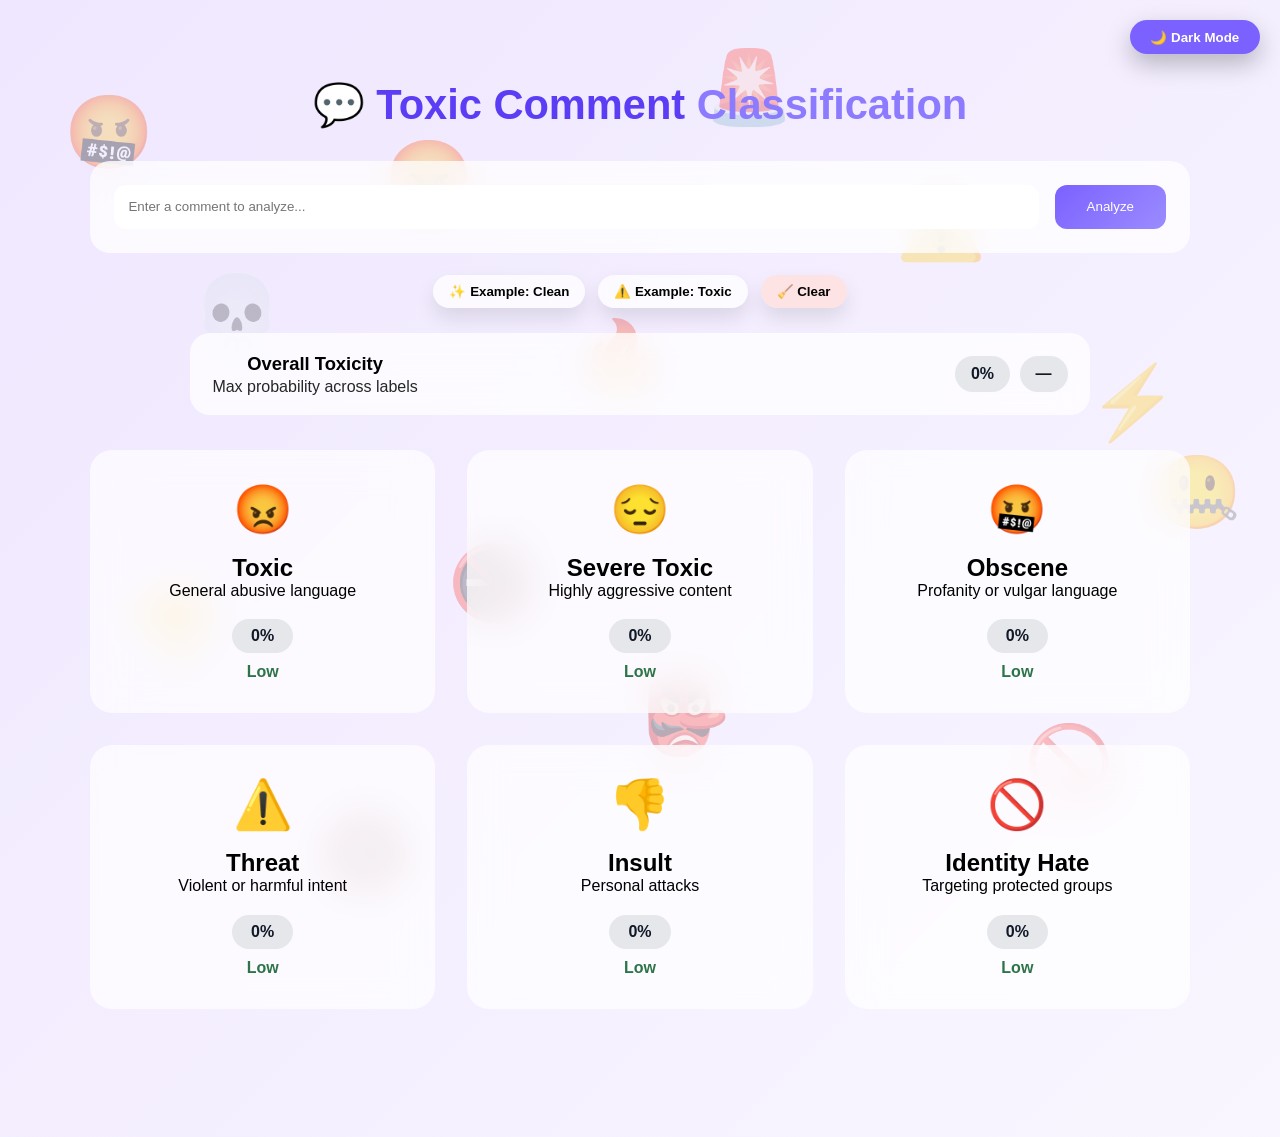
==== templates/index.html @ 85ac30b5 "version one at the place" ====
<!DOCTYPE html>
<html lang="en">
<head>
  <meta charset="UTF-8" />
  <meta name="viewport" content="width=device-width, initial-scale=1.0" />
  <title>Toxic Comment Classification</title>
  <link rel="stylesheet" href="/static/style.css" />
</head>
<body>

  <!-- Theme Toggle -->
  <button class="theme-toggle" id="themeBtn" onclick="toggleTheme()">
    🌙 Dark Mode
  </button>

  <!-- Emoji Background -->
  <div class="emoji-bg">
    <span>🤬</span><span>⚠️</span><span>👎</span><span>🔥</span>
    <span>🚫</span><span>🤐</span><span>😡</span>
    <span>👺</span><span>⚡</span><span>🚨</span>
    <span>🚭</span><span>🔇</span><span>💀</span>
  </div>

  <div class="container">
    <h1>💬 Toxic Comment <span>Classification</span></h1>

    <!-- Input Card -->
    <div class="input-card">
      <input id="commentInput" type="text" placeholder="Enter a comment to analyze..." />
      <button id="analyzeBtn" onclick="analyze()">Analyze</button>
    </div>

    <!-- Extra Buttons -->
    <div class="action-row">
      <button class="mini-btn" onclick="fillExample('clean')">✨ Example: Clean</button>
      <button class="mini-btn" onclick="fillExample('toxic')">⚠️ Example: Toxic</button>
      <button class="mini-btn mini-danger" onclick="clearAll()">🧹 Clear</button>

      <div class="loader" id="loader" aria-hidden="true">
        <span class="spinner"></span>
        <span class="loader-text">Analyzing…</span>
      </div>
    </div>

    <!-- Overall Score -->
    <div class="overall-card">
      <div class="overall-left">
        <div class="overall-title">Overall Toxicity</div>
        <div class="overall-sub">Max probability across labels</div>
      </div>
      <div class="overall-right">
        <span id="overallPct" class="overall-pill neutral">0%</span>
        <span id="riskLabel" class="risk-pill neutral">—</span>
      </div>
    </div>

    <!-- Result Cards -->
    <div class="result-cards">

      <div class="card">
        <div class="emoji">😡</div>
        <h2>Toxic</h2>
        <p>General abusive language</p>
        <span class="badge badge-neutral" data-badge="toxic">0%</span>
        <div class="percent percent-green" data-percent="toxic">Low</div>
      </div>

      <div class="card">
        <div class="emoji">😔</div>
        <h2>Severe Toxic</h2>
        <p>Highly aggressive content</p>
        <span class="badge badge-neutral" data-badge="severe_toxic">0%</span>
        <div class="percent percent-green" data-percent="severe_toxic">Low</div>
      </div>

      <div class="card">
        <div class="emoji">🤬</div>
        <h2>Obscene</h2>
        <p>Profanity or vulgar language</p>
        <span class="badge badge-neutral" data-badge="obscene">0%</span>
        <div class="percent percent-green" data-percent="obscene">Low</div>
      </div>

      <div class="card">
        <div class="emoji">⚠️</div>
        <h2>Threat</h2>
        <p>Violent or harmful intent</p>
        <span class="badge badge-neutral" data-badge="threat">0%</span>
        <div class="percent percent-green" data-percent="threat">Low</div>
      </div>

      <div class="card">
        <div class="emoji">👎</div>
        <h2>Insult</h2>
        <p>Personal attacks</p>
        <span class="badge badge-neutral" data-badge="insult">0%</span>
        <div class="percent percent-green" data-percent="insult">Low</div>
      </div>

      <div class="card">
        <div class="emoji">🚫</div>
        <h2>Identity Hate</h2>
        <p>Targeting protected groups</p>
        <span class="badge badge-neutral" data-badge="identity_hate">0%</span>
        <div class="percent percent-green" data-percent="identity_hate">Low</div>
      </div>

    </div>
  </div>

  <script src="/static/app.js"></script>
  <script>
    function toggleTheme() {
      document.body.classList.toggle("dark");
      const btn = document.getElementById("themeBtn");
      btn.textContent = document.body.classList.contains("dark")
        ? "☀️ Light Mode"
        : "🌙 Dark Mode";
    }
  </script>

</body>
</html>
---- static/style.css ----
* {
  margin: 0;
  padding: 0;
  box-sizing: border-box;
  font-family: "Poppins", sans-serif;
}

html {
  scroll-behavior: smooth;
}

body {
  min-height: 100vh;
  background: linear-gradient(135deg, #efe7ff, #f9f6ff);
  display: flex;
  justify-content: center;
  padding-bottom: 4rem;
  overflow-x: hidden;
}

/* 🌙 Dark Mode */
body.dark {
  background: linear-gradient(135deg, #0f172a, #1e293b);
  color: #e5e7eb;
}

/* Theme Toggle */
.theme-toggle {
  position: fixed;
  top: 20px;
  right: 20px;
  padding: 0.6rem 1.3rem;
  border-radius: 999px;
  border: none;
  cursor: pointer;
  background: #7b61ff;
  color: white;
  font-weight: 600;
  z-index: 10;
  box-shadow: 0 10px 25px rgba(0,0,0,0.25);
}

/* Container */
.container {
  width: 90%;
  max-width: 1100px;
  text-align: center;
  padding-bottom: 4rem;
  position: relative;
  z-index: 2;
}

/* Heading */
h1 {
  font-size: 2.6rem;
  margin: 5rem 0 2rem;
  color: #5b3df5;
}

body.dark h1 {
  color: #c7d2fe;
}

h1 span {
  color: #8c7bff;
}

/* Input Card */
.input-card {
  background: rgba(255,255,255,0.75);
  backdrop-filter: blur(16px);
  padding: 1.5rem;
  border-radius: 20px;
  display: flex;
  gap: 1rem;
  margin-bottom: 3rem;
}

body.dark .input-card {
  background: rgba(30,41,59,0.75);
}

.input-card input {
  flex: 1;
  padding: 0.9rem;
  border-radius: 12px;
  border: none;
  outline: none;
}

body.dark .input-card input {
  background: #0f172a;
  color: #e5e7eb;
}

body.dark .input-card input::placeholder {
  color: #9ca3af;
}

.input-card button {
  padding: 0.9rem 2rem;
  border-radius: 12px;
  border: none;
  background: linear-gradient(135deg, #7b61ff, #9b8cff);
  color: white;
  cursor: pointer;
  transition: 0.3s;
}

.input-card button:hover {
  transform: translateY(-2px);
  box-shadow: 0 12px 20px rgba(0,0,0,0.25);
}

/* Result Cards */
.result-cards {
  display: grid;
  grid-template-columns: repeat(3, 1fr);
  gap: 2rem;
}

.card {
  background: rgba(255,255,255,0.7);
  backdrop-filter: blur(18px);
  padding: 2rem;
  border-radius: 22px;
  transition: 0.3s ease;
}

body.dark .card {
  background: rgba(30,41,59,0.75);
}

.card:hover {
  transform: translateY(-8px);
  box-shadow: 0 25px 40px rgba(0,0,0,0.15);
}

.emoji {
  font-size: 3rem;
  margin-bottom: 1rem;
}

.card p {
  margin-bottom: 1.2rem;
}

/* Badges */
.badge {
  padding: 0.5rem 1.2rem;
  border-radius: 999px;
  font-weight: 600;
  display: inline-block;
}

.danger { background: #ffe1e1; color: #b91c1c; }
.warning { background: #fff3cd; color: #92400e; }
.severe-badge { background: #ffd6a5; color: #9a3412; }
.hate-badge { background: #f3e8ff; color: #6b21a8; }
.badge-neutral { background: #e5e7eb; color: #111827; }

/* 😈 Emoji Background */
.emoji-bg {
  position: fixed;
  inset: 0;
  z-index: -1;
  pointer-events: none;
}

.emoji-bg span {
  position: absolute;
  font-size: 4.5rem;
  opacity: 0.3;
  animation: floatEmoji 20s ease-in-out infinite;
  filter: saturate(1.2);
}

body.dark .emoji-bg span {
  opacity: 0.5;
  filter: saturate(1.4) brightness(1.1);
  text-shadow: 0 0 20px rgba(139, 92, 246, 0.6);
}

/* Emoji Positions */
.emoji-bg span:nth-child(1)  { top: 10%; left: 5%; }
.emoji-bg span:nth-child(2)  { top: 20%; left: 70%; }
.emoji-bg span:nth-child(3)  { top: 65%; left: 10%; }
.emoji-bg span:nth-child(4)  { top: 35%; left: 45%; }
.emoji-bg span:nth-child(5)  { top: 80%; left: 80%; }
.emoji-bg span:nth-child(6)  { top: 50%; left: 90%; }
.emoji-bg span:nth-child(7)  { top: 15%; left: 30%; }
.emoji-bg span:nth-child(8)  { top: 75%; left: 50%; }
.emoji-bg span:nth-child(9)  { top: 40%; left: 85%; }
.emoji-bg span:nth-child(10) { top: 5%; left: 55%; }
.emoji-bg span:nth-child(11) { top: 60%; left: 35%; }
.emoji-bg span:nth-child(12) { top: 90%; left: 25%; }
.emoji-bg span:nth-child(13) { top: 30%; left: 15%; }

@keyframes floatEmoji {
  0%   { transform: translateY(0); }
  50%  { transform: translateY(-35px); }
  100% { transform: translateY(0); }
}

/* Responsive */
@media (max-width: 900px) {
  .result-cards {
    grid-template-columns: repeat(2, 1fr);
  }
}

@media (max-width: 600px) {
  .result-cards {
    grid-template-columns: 1fr;
  }
}

/* ============================= */
/* ✅ ADDITIONS FOR PERCENT VIEW  */
/* ============================= */

/* badge colors for percentage */
.badge-green { background: #dcfce7; color: #166534; }
.badge-red { background: #fee2e2; color: #991b1b; }

/* small line under badge for Low/High text */
.percent {
  margin-top: 10px;
  font-weight: 700;
  opacity: 0.9;
}
.percent-green { color: #166534; }
.percent-red { color: #991b1b; }

/* ============================= */
/* ✅ NEW: Overall + Buttons + Loader */
/* ============================= */

.action-row{
  display:flex;
  gap: 0.8rem;
  flex-wrap: wrap;
  align-items: center;
  justify-content: center;
  margin: -1.6rem 0 1.6rem;
}

.mini-btn{
  padding: 0.55rem 1rem;
  border-radius: 999px;
  border: none;
  cursor: pointer;
  background: rgba(255,255,255,0.75);
  backdrop-filter: blur(16px);
  font-weight: 700;
  box-shadow: 0 10px 20px rgba(0,0,0,0.10);
}
body.dark .mini-btn{
  background: rgba(30,41,59,0.75);
  color: #e5e7eb;
}
.mini-danger{
  background: rgba(255,225,225,0.85);
}
body.dark .mini-danger{
  background: rgba(239,68,68,0.20);
}

/* Loader */
.loader{
  display:none;
  align-items:center;
  gap: 0.55rem;
  padding: 0.55rem 1rem;
  border-radius: 999px;
  background: rgba(255,255,255,0.75);
  backdrop-filter: blur(16px);
  font-weight: 800;
}
body.dark .loader{
  background: rgba(30,41,59,0.75);
}
.spinner{
  width: 16px;
  height: 16px;
  border-radius: 50%;
  border: 3px solid rgba(0,0,0,0.15);
  border-top-color: rgba(0,0,0,0.55);
  animation: spin 0.8s linear infinite;
}
body.dark .spinner{
  border: 3px solid rgba(255,255,255,0.20);
  border-top-color: rgba(255,255,255,0.75);
}
@keyframes spin{
  to { transform: rotate(360deg); }
}

/* Overall Card */
.overall-card{
  margin: 0 auto 2.2rem;
  max-width: 900px;
  background: rgba(255,255,255,0.75);
  backdrop-filter: blur(16px);
  border-radius: 20px;
  padding: 1.2rem 1.4rem;
  display:flex;
  justify-content: space-between;
  align-items: center;
  gap: 1rem;
}
body.dark .overall-card{
  background: rgba(30,41,59,0.75);
}

.overall-title{ font-size: 1.15rem; font-weight: 900; }
.overall-sub{ opacity: 0.85; margin-top: 0.2rem; }

.overall-right{
  display:flex;
  gap: 0.6rem;
  align-items:center;
}

.overall-pill, .risk-pill{
  padding: 0.55rem 1.0rem;
  border-radius: 999px;
  font-weight: 900;
  display:inline-block;
}

.neutral{ background:#e5e7eb; color:#111827; }
.low{ background:#dcfce7; color:#166534; }
.med{ background:#fef9c3; color:#854d0e; }
.high{ background:#fee2e2; color:#991b1b; }
.crit{ background:#ffedd5; color:#9a3412; }

/* existing percent colors (keep) */
.badge-green { background: #dcfce7; color: #166534; }
.badge-red { background: #fee2e2; color: #991b1b; }

.percent{
  margin-top: 10px;
  font-weight: 700;
  opacity: 0.9;
}
.percent-green{ color: #166534; }
.percent-red{ color: #991b1b; }
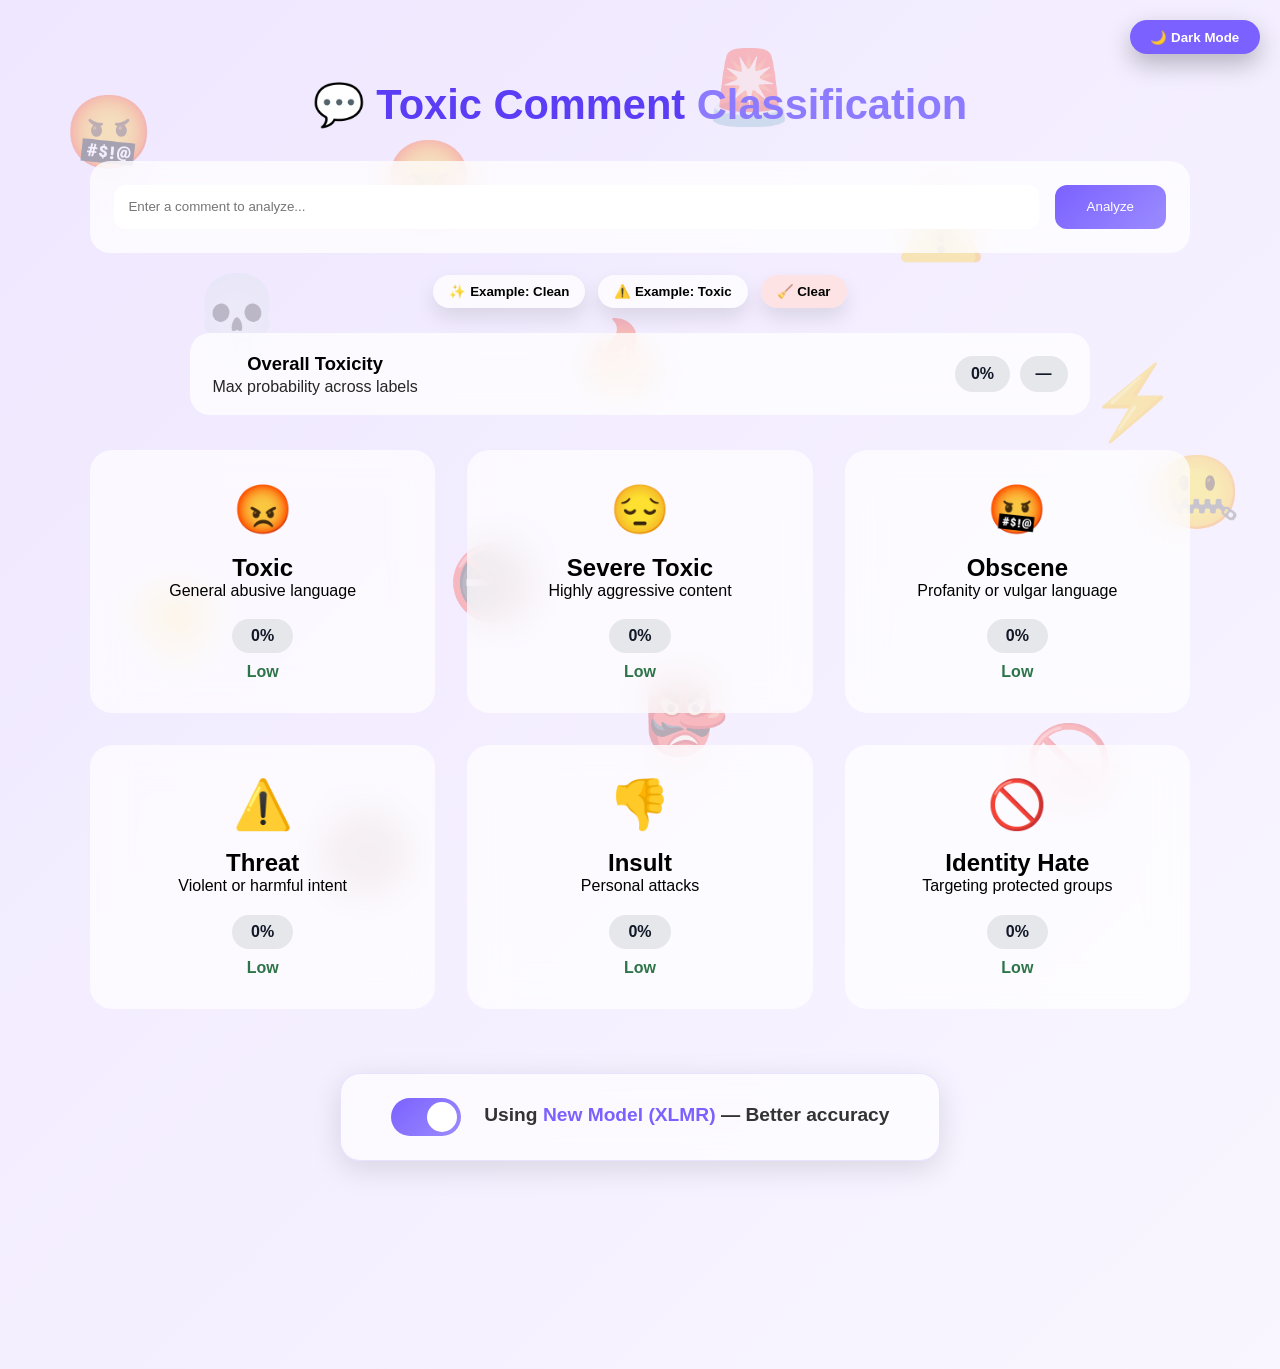
==== commit 8c7c9df2: "v3: full project with new XLM-RoBERTa default, toggle in web + new extension (toxic-checker)" ====
--- a/templates/index.html
+++ b/templates/index.html
@@ -106,6 +106,18 @@
       </div>
 
     </div>
+
+    <!-- Model toggle - placed FAR BELOW all results -->
+    <div class="model-toggle-row">
+      <label class="toggle-switch">
+        <input type="checkbox" id="modelSwitch" checked>
+        <span class="slider round"></span>
+      </label>
+      <span id="modelStatus">
+        Using <strong>New Model (XLMR)</strong> — Better accuracy
+      </span>
+    </div>
+
   </div>
 
   <script src="/static/app.js"></script>
@@ -120,4 +132,4 @@
   </script>
 
 </body>
-</html>
+</html>
--- a/static/style.css
+++ b/static/style.css
@@ -219,7 +219,6 @@
 /* ✅ ADDITIONS FOR PERCENT VIEW  */
 /* ============================= */
 
-/* badge colors for percentage */
 .badge-green { background: #dcfce7; color: #166534; }
 .badge-red { background: #fee2e2; color: #991b1b; }
 
@@ -346,3 +345,97 @@
 }
 .percent-green{ color: #166534; }
 .percent-red{ color: #991b1b; }
+
+/* ============================================= */
+/* Model Toggle - far below results styling      */
+/* ============================================= */
+
+.model-toggle-row {
+  margin: 4rem auto 5rem;
+  text-align: center;
+  padding: 1.5rem 2rem;
+  max-width: 600px;
+  background: rgba(255,255,255,0.65);
+  border-radius: 20px;
+  box-shadow: 0 8px 30px rgba(0,0,0,0.12);
+  backdrop-filter: blur(12px);
+  transition: all 0.3s ease;
+  border: 1px solid rgba(123,97,255,0.15);
+}
+
+body.dark .model-toggle-row {
+  background: rgba(30,41,59,0.65);
+  border: 1px solid rgba(167,139,250,0.2);
+  box-shadow: 0 8px 30px rgba(0,0,0,0.35);
+}
+
+.model-toggle-row:hover {
+  transform: translateY(-4px);
+  box-shadow: 0 12px 40px rgba(0,0,0,0.18);
+}
+
+.toggle-switch {
+  position: relative;
+  display: inline-block;
+  width: 70px;
+  height: 38px;
+  vertical-align: middle;
+}
+
+.toggle-switch input {
+  opacity: 0;
+  width: 0;
+  height: 0;
+}
+
+.slider {
+  position: absolute;
+  cursor: pointer;
+  top: 0;
+  left: 0;
+  right: 0;
+  bottom: 0;
+  background-color: #ccc;
+  transition: .4s;
+  border-radius: 38px;
+}
+
+.slider:before {
+  position: absolute;
+  content: "";
+  height: 30px;
+  width: 30px;
+  left: 4px;
+  bottom: 4px;
+  background-color: white;
+  transition: .4s;
+  border-radius: 50%;
+}
+
+input:checked + .slider {
+  background: linear-gradient(135deg, #7b61ff, #9b8cff);
+}
+
+input:checked + .slider:before {
+  transform: translateX(32px);
+}
+
+/* Status text */
+#modelStatus {
+  font-size: 1.2rem;
+  font-weight: 600;
+  color: #333;
+  margin-left: 1.2rem;
+}
+
+body.dark #modelStatus {
+  color: #e5e7eb;
+}
+
+#modelStatus strong {
+  color: #7b61ff;
+}
+
+body.dark #modelStatus strong {
+  color: #a78bfa;
+}
